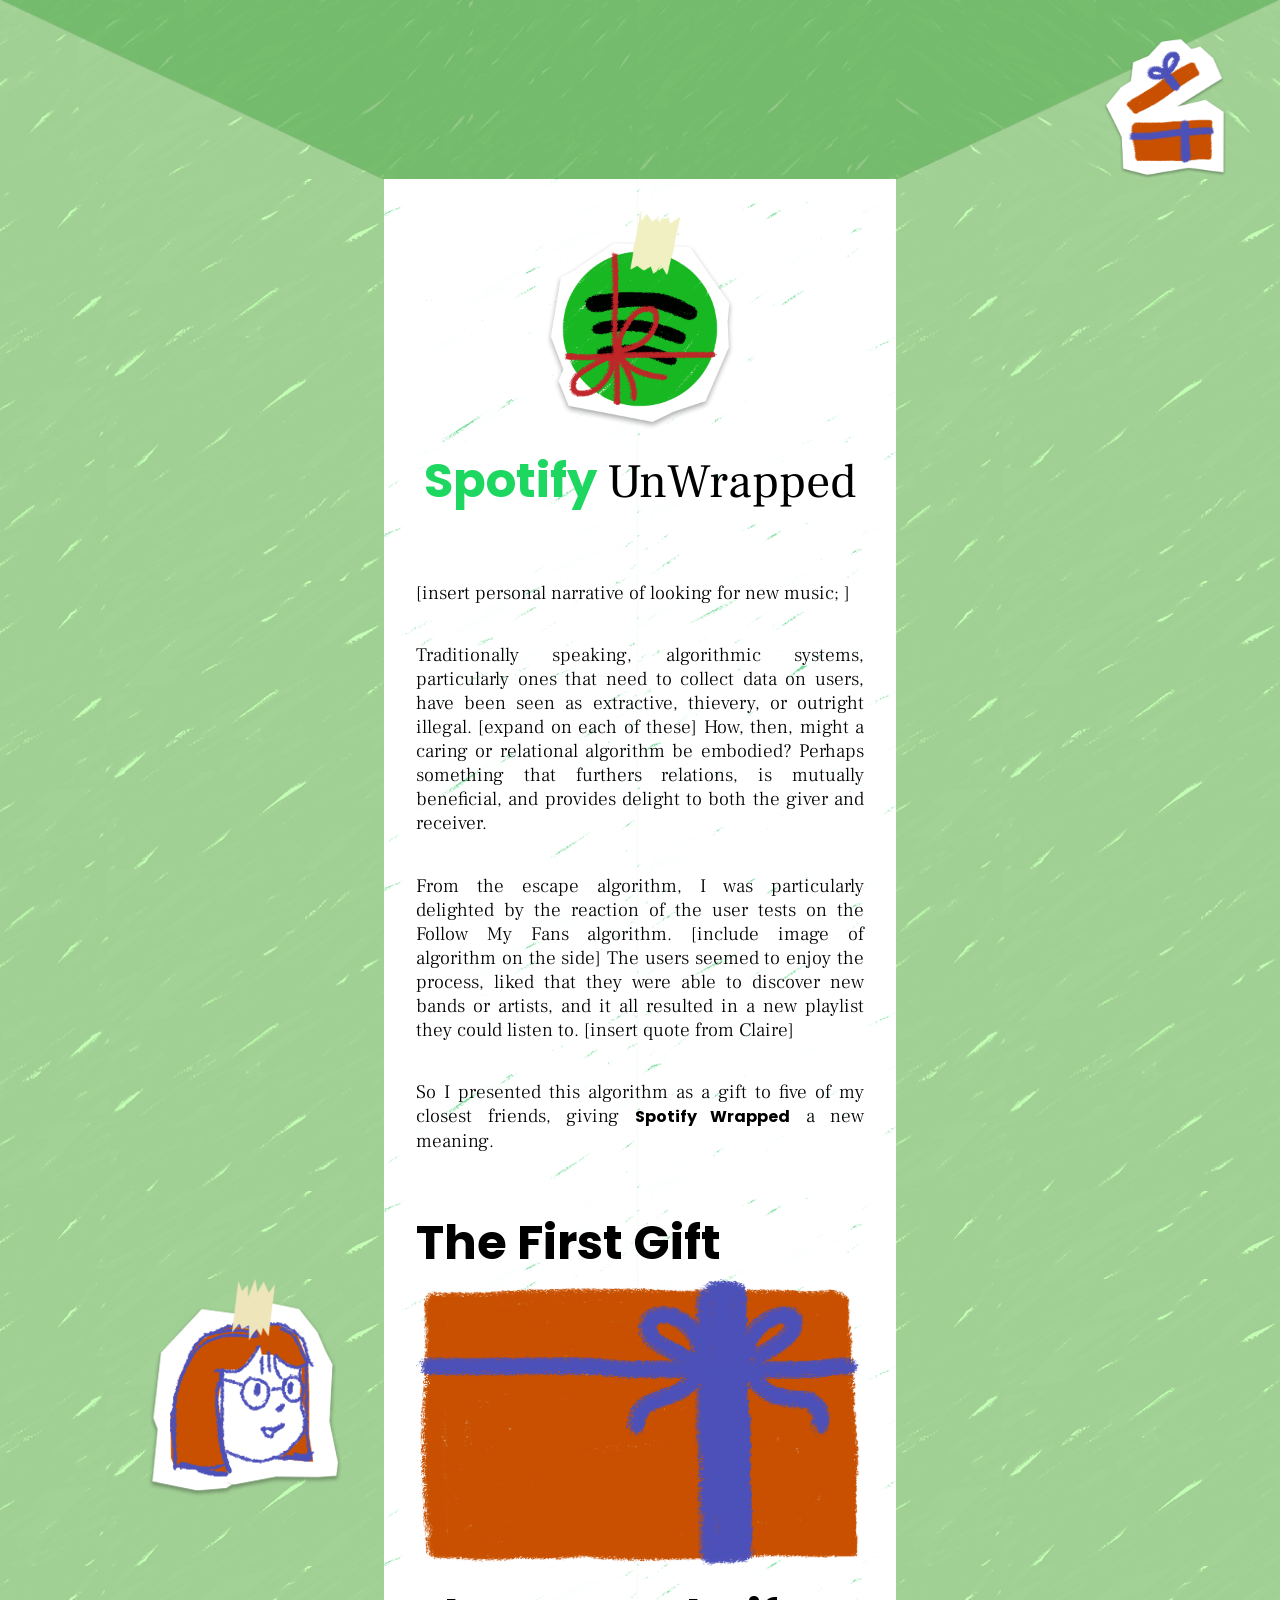
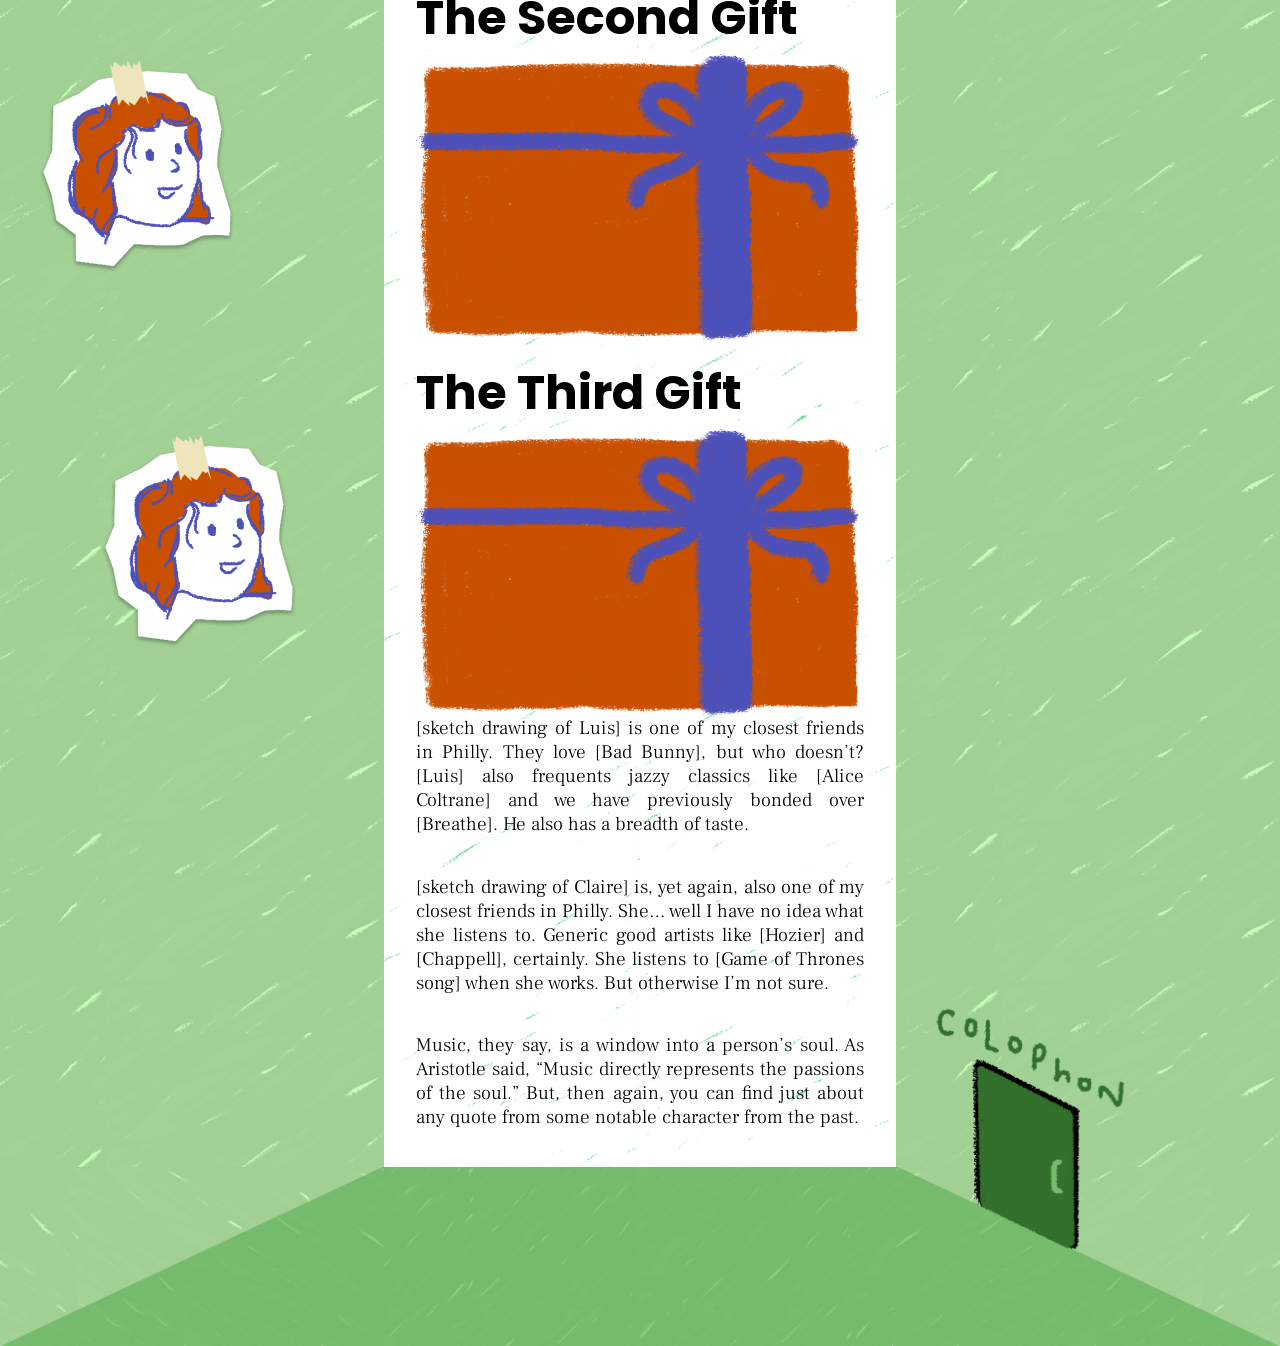
==== colophon.html @ 04e08dd2 "saving progress added colophon interactive, added gifts, added re-wrap!" ====
<html>

<head>
    <title>Spotify UnWrapped</title>
    <link rel="stylesheet" href="style.css" />

    <link rel="apple-touch-icon" sizes="180x180" href="icon/apple-touch-icon.png" />
    <link rel="icon" type="image/png" sizes="32x32" href="icon/favicon-32x32.png" />
    <link rel="icon" type="image/png" sizes="16x16" href="icon/favicon-16x16.png" />
    <link rel="manifest" href="icon/site.webmanifest" />
    <meta charset="UTF-8" />
    <meta name="author" content="Daniel Noh" />
    <meta name="viewport" content="width=device-width, initial-scale=1.0" />
</head>



<body>
    <header>
        <div class="row">
            <div class="edge-col-top">
                <img src="img/top-left.png" draggable="false" />
            </div>
            <div class="center-col-top">
                <img src="img/top-mid.png" draggable="false" />
            </div>
            <div class="edge-col-top">
                <img src="img/top-right.png" draggable="false" />
            </div>
        </div>
        <button class="refresh-butt" onClick="window.location.reload();" role="rewrap"></button>
    </header>

    <main>
        <!-- TOP OF PAGE -->
        <div class="row" id="title">
            <div class="edge-col"></div>
            <div class="center-col">
                <div class="icon">
                    <img src="img/icon-page.png" draggable="false" />
                </div>
                <div class="title">
                    <h1><span style="color: #1ed761;">Spotify</span> <span style="font-family: Frank Ruhl
                    Libre;font-weight:400">UnWrapped</span></h1>
                </div>
            </div>
            <div class="edge-col"></div>
        </div>

        <!-- INTRODUCTION -->
        <div class="row">
            <div class="edge-col">

            </div>
            <div class="center-col">
                <p>
                    [insert personal narrative of looking for new music; ]
                </p>
                <p>
                    Traditionally speaking, algorithmic systems, particularly ones that need to collect data on users,
                    have been seen as extractive, thievery, or outright illegal. [expand on each of these] How, then,
                    might a caring or relational algorithm be embodied? Perhaps something that furthers relations, is
                    mutually beneficial, and provides delight to both the giver and receiver.
                </p>
                <p>
                    From the escape algorithm, I was particularly delighted by the reaction of the user tests on the
                    Follow My Fans algorithm. [include image of algorithm on the side] The users seemed to enjoy the
                    process, liked that they were able to discover new bands or artists, and it all resulted in a new
                    playlist they could listen to. [insert quote from Claire]
                </p>
                <p>
                    So I presented this algorithm as a gift to five of my closest friends, giving <b>Spotify Wrapped</b>
                    a new meaning.
                </p>
            </div>
            <div class="edge-col"></div>
        </div>


        <!-- FIRST GIFT TO J -->
        <div class="row">
            <div class="edge-col"></div>
            <div class="center-col">
                <h1>The First Gift</h1>
            </div>
            <div class="edge-col"></div>
        </div>

        <div class="row">
            <div class="edge-col">
                <img class="inline-portrait" src="img/j-sketch-white.png">
            </div>
            <div class="center-col">
                <div class="gift-container" id="giftContainer">
                    <img src="img/gift-box.png" class="gift" id="giftBox" alt="Gift Box">
                    <div class="giftText" id="giftText">
                        <p>
                            [J] is one of my longest friends. We went to high school together, but only really became
                            close once we went our separate ways in college. She lives in New York, but I often visit
                            for major holidays (e.g., Christmas, Thanksgiving) or to take advantage of her journalistic
                            privileges through press tickets to Broadway shows. We listen to <b>A Charlie Brown
                                Thanksgiving</b>, every Thanksgiving. She loves Charlie Brown, arguably, too much. She
                            also loves various show tunes, such as <b>Sunday in the Park with George</b>, a Sondheim
                            classic. These are quite literally the only things we have listened to together in over a
                            decade of friendship.
                        </p>
                    </div>
                </div>

            </div>
            <div class="edge-col">
                <iframe class="spotify-embed" data-testid="embed-iframe" style="border-radius:12px"
                    src="https://open.spotify.com/embed/track/5JcfYR59V1GNU0KXCjgpJU?utm_source=generator" width="100%"
                    height="100" frameBorder="0" allowfullscreen="" allow="autoplay; clipboard-write; encrypted-media;
                fullscreen; picture-in-picture" loading="lazy"></iframe>

                <iframe class="spotify-embed" data-testid="embed-iframe" style="border-radius:12px"
                    src="https://open.spotify.com/embed/track/3hczeRM7uXxzSv42p3d29U?utm_source=generator" width="100%"
                    height="100" frameBorder="0" allowfullscreen="" allow="autoplay; clipboard-write; encrypted-media;
                fullscreen; picture-in-picture" loading="lazy"></iframe>
            </div>
        </div>

        <!-- SECOND GIFT TO R -->
        <div class="row">
            <div class="edge-col"></div>
            <div class="center-col">
                <h1>The Second Gift</h1>
            </div>
            <div class="edge-col"></div>
        </div>

        <div class="row">
            <div class="edge-col">
                <img style="margin-right: 7rem" class="inline-portrait" src="img/k-sketch-white.png">
            </div>
            <div class="center-col">
                <div class="gift-container" id="giftContainer">
                    <img src="img/gift-box.png" class="gift" id="giftBox" alt="Gift Box">
                    <div class="giftText" id="giftText">
                        <p>
                            [R] is also a dear friend from college. We have been roommates, on and off, for around 5
                            years. is more of a classic rock kind of guy. Songs by <b>Daryl Hall & John Oates</b> or
                            <b></b>… but also the occasional [Mitski]? They both love [Flamingo?]. I hate that.
                        </p>
                    </div>
                </div>
            </div>
            <div class="edge-col">
                <iframe data-testid="embed-iframe" style="border-radius:12px"
                    src="https://open.spotify.com/embed/track/0WbMK4wrZ1wFSty9F7FCgu?utm_source=generator" width="100%"
                    height="100" frameBorder="0" allowfullscreen="" allow="autoplay; clipboard-write; encrypted-media;
                fullscreen; picture-in-picture" loading="lazy"></iframe>
                <iframe data-testid="embed-iframe" style="border-radius:12px"
                    src="https://open.spotify.com/embed/track/5FJtLMs3dkq0K28v69lbRb?utm_source=generator" width="100%"
                    height="100" frameBorder="0" allowfullscreen="" allow="autoplay; clipboard-write; encrypted-media;
                fullscreen; picture-in-picture" loading="lazy"></iframe>
            </div>
        </div>

        <!-- THIRD GIFT TO K -->
        <div class="row">
            <div class="edge-col"></div>
            <div class="center-col">
                <h1>The Third Gift</h1>
            </div>
            <div class="edge-col"></div>
        </div>

        <div class="row">
            <div class="edge-col">
                <img style="margin-right: 3rem" class="inline-portrait" src="img/k-sketch-white.png">
            </div>
            <div class="center-col">
                <div class="gift-container" id="giftContainer">
                    <img src="img/gift-box.png" class="gift" id="giftBox" alt="Gift Box">
                    <div class="giftText" id="giftText">
                        <p>
                            [K] is a dear friend from college where we studied architecture together, eventually living
                            together in Boston. We don't quite remember how we got close to each other, but the mutual
                            trauma of being in studio together into the wee hours definitely helped. We listen to all
                            sorts of music together, having been to a music festival together with one of the most
                            <i>elite</i> line-ups: Hozier, Chappell Roan, Megan Thee Stallion, The Killers, Lovejoy,
                            Royel Otis. The latter two make a comeback later in this essay, keep an eye out. I know that
                            [K] listens to a variety, from <b>Chappell Roan</b> to <b>Yaeji</b> to Sweater Weather. She
                            always has a lookout for new music... this list is <i>certainly</i> outdated.
                        </p>
                    </div>
                </div>
            </div>
            <div class="edge-col">
                <iframe data-testid="embed-iframe" style="border-radius:12px"
                    src="https://open.spotify.com/embed/track/0WbMK4wrZ1wFSty9F7FCgu?utm_source=generator" width="100%"
                    height="100" frameBorder="0" allowfullscreen="" allow="autoplay; clipboard-write; encrypted-media;
                fullscreen; picture-in-picture" loading="lazy"></iframe>
                <iframe data-testid="embed-iframe" style="border-radius:12px"
                    src="https://open.spotify.com/embed/track/5FJtLMs3dkq0K28v69lbRb?utm_source=generator" width="100%"
                    height="100" frameBorder="0" allowfullscreen="" allow="autoplay; clipboard-write; encrypted-media;
                fullscreen; picture-in-picture" loading="lazy"></iframe>
            </div>
        </div>


        <!-- FOURTH GIFT TO L -->
        <div class="row">
            <div class="edge-col"></div>
            <div class="center-col">
                <p>
                    [sketch drawing of Luis] is one of my closest friends in Philly. They love [Bad Bunny], but who
                    doesn’t? [Luis] also frequents jazzy classics like [Alice Coltrane] and we have previously bonded
                    over [Breathe]. He also has a breadth of taste.
                </p>
            </div>
            <div class="edge-col"></div>
        </div>

        <!-- FIFTH GIFT TO C -->
        <div class="row">
            <div class="edge-col"></div>
            <div class="center-col">
                <p>
                    [sketch drawing of Claire] is, yet again, also one of my closest friends in Philly. She… well I have
                    no idea what she listens to. Generic good artists like [Hozier] and [Chappell], certainly. She
                    listens to [Game of Thrones song] when she works. But otherwise I’m not sure.
                </p>
            </div>
            <div class="edge-col"></div>
        </div>

        <!-- SIXTH GIFT TO ME! -->

        <!-- CONCLUSION -->
        <div class="row">
            <div class="edge-col"></div>
            <div class="center-col">
                <p>
                    Music, they say, is a window into a person’s soul. As Aristotle said, “Music directly represents the
                    passions of the soul.” But, then again, you can find just about any quote from some notable
                    character from the past.
                </p>
            </div>
            <div class="edge-col"></div>
        </div>

        <div class="row">
            <div class="edge-col"></div>
            <div class="center-col"></div>
            <div class="edge-col"></div>
        </div>

        <!-- <div class="row">
        <div class="edge-col"></div>
        <div class="center-col"></div>
        <div class="edge-col"></div>
    </div> -->

    </main>
    <footer>
        <div class="row">
            <div class="edge-col-top">
                <img src="img/bottom-left.png" draggable="false" />
            </div>
            <div class="center-col-top">
                <img src="img/top-mid.png" draggable="false" />
            </div>
            <div class="edge-col-top">
                <a href="colophon.html" target="_blank">
                    <div class="colophon-door"></div>
                </a>
                <img src="img/bottom-right.png" draggable="false" />

            </div>
        </div>


    </footer>

    <script>
        const gifts = document.querySelectorAll(".gift");

        gifts.forEach(gift => {
            gift.addEventListener("mouseenter", () => {
                gift.src = "img/gift-box-unwrap.png";
            });

            gift.addEventListener("mouseleave", () => {
                gift.src = "img/gift-box.png";
            });
        });

        const containers = document.querySelectorAll(".gift-container");

        containers.forEach(container => {
            const gift = container.querySelector(".gift");
            const message = container.querySelector(".giftText");

            gift.addEventListener("click", () => {
                gift.style.display = "none";
                message.classList.add("open");
            });
        });


        // gift.addEventListener("mouseenter", () => {
        //     gift.src = "img/gift-box-unwrap.png";
        // });

        // gift.addEventListener("mouseleave", () => {
        //     gift.src = "img/gift-box.png";
        // });
    </script>
</body>

</html>
---- style.css ----
@import url("https://fonts.googleapis.com/css2?family=Frank+Ruhl+Libre:wght@300..900&family=Poppins:ital,wght@0,400;0,700;1,400;1,700&display=swap");

:root {
  --spotify: #73dc99;
}

* {
  margin: 0;
  padding: 0;
  box-sizing: border-box;
}

html,
body {
  background: var(--spotify);
  background-image: url("img/background-white.png");
  background-repeat: repeat;
  min-width: 1200px;
  height: 100%;
  overscroll-behavior: none;
}

h1 {
  font-family: "Poppins", sans-serif;
  font-weight: 700;
  font-size: 3em;
  font-style: normal;
  margin-top: 1rem;
}

button {
  background: none;
  border: none;
}

p {
  font-family: "Frank Ruhl Libre", serif;
  font-optical-sizing: auto;
  font-weight: 300;
  font-style: normal;
  font-size: 1.2rem;
  text-align: justify;
  margin-bottom: 2em;
}

p b {
  font-family: "Poppins", sans-serif;
  font-size: 1rem;
  font-weight: 700;
}

.gift-container {
  position: relative;
  width: 100%;
  overflow: hidden;
}

.gift {
  width: 100%;
  cursor: pointer;
  display: block;
}

.gift-container img:hover {
  transform: rotate(1deg);
}

.giftText {
  max-height: 0;
  overflow: hidden;
  background: #f5f5f5;
}

.giftText.open {
  overflow: visible;
  background: none;
  max-height: 100%;
}

.gift img {
  width: 100%;
  height: 100%;
}

.spotify-embed {
  margin-top: auto;
  margin-bottom: auto;
  margin: auto;
}

.row {
  display: flex;
  width: 100%;
}

.center-col {
  position: relative;
  padding-right: 2em;
  padding-left: 2em;
  width: 40%;
}

.colophon-door {
  background-image: url("img/colophon.png");
  background-size: contain;
  background-repeat: no-repeat;
  position: absolute;
  width: 300px;
  height: 300px;
  right: 9rem;
  bottom: 3rem;
  z-index: 99;
}

.colophon-door:hover {
  background-image: url("img/colophon-open.png");
}

.colophon-door img {
  width: 100%;
}

.refresh-butt {
  background-image: url("img/refresh-butt.png");
  background-size: contain;
  background-repeat: no-repeat;
  position: fixed;
  width: 150px;
  height: 150px;
  top: 2rem;
  right: 2rem;
  z-index: 99;
}

.refresh-butt:hover {
  background-image: url("img/refresh-butt-close.png");
}

.edge-col {
  background-image: url("img/side-background-green.png");
  background-repeat: repeat;

  position: relative;
  padding-right: 2em;
  padding-left: 2em;
  width: 30%;
}

.inline-portrait {
  display: block;
  height: 220px;
  /* float: left; */
  margin-left: auto;
}

.edge-col-top {
  -webkit-user-select: none; /* Safari */
  -ms-user-select: none; /* IE 10+ */
  user-select: none;
  position: relative;
  width: 30%;
}

.center-col-top {
  -webkit-user-select: none; /* Safari */
  -ms-user-select: none; /* IE 10+ */
  user-select: none;
  position: relative;
  width: 40%;
}

.edge-col-top img {
  height: 100%;
  width: 100%;
}

.center-col-top img {
  height: 100%;
  width: 100%;
}

.icon {
  margin-top: 2em;
  margin-bottom: 0;
  display: flex;
  position: relative;
  align-items: center;
  justify-content: center;
}

.title {
  margin: auto;
  display: flex;
  position: relative;
  text-align: center;
  align-items: center;
  justify-content: center;
  margin-bottom: 4em;
}

.icon img {
  display: flex;
  width: 200px;
}
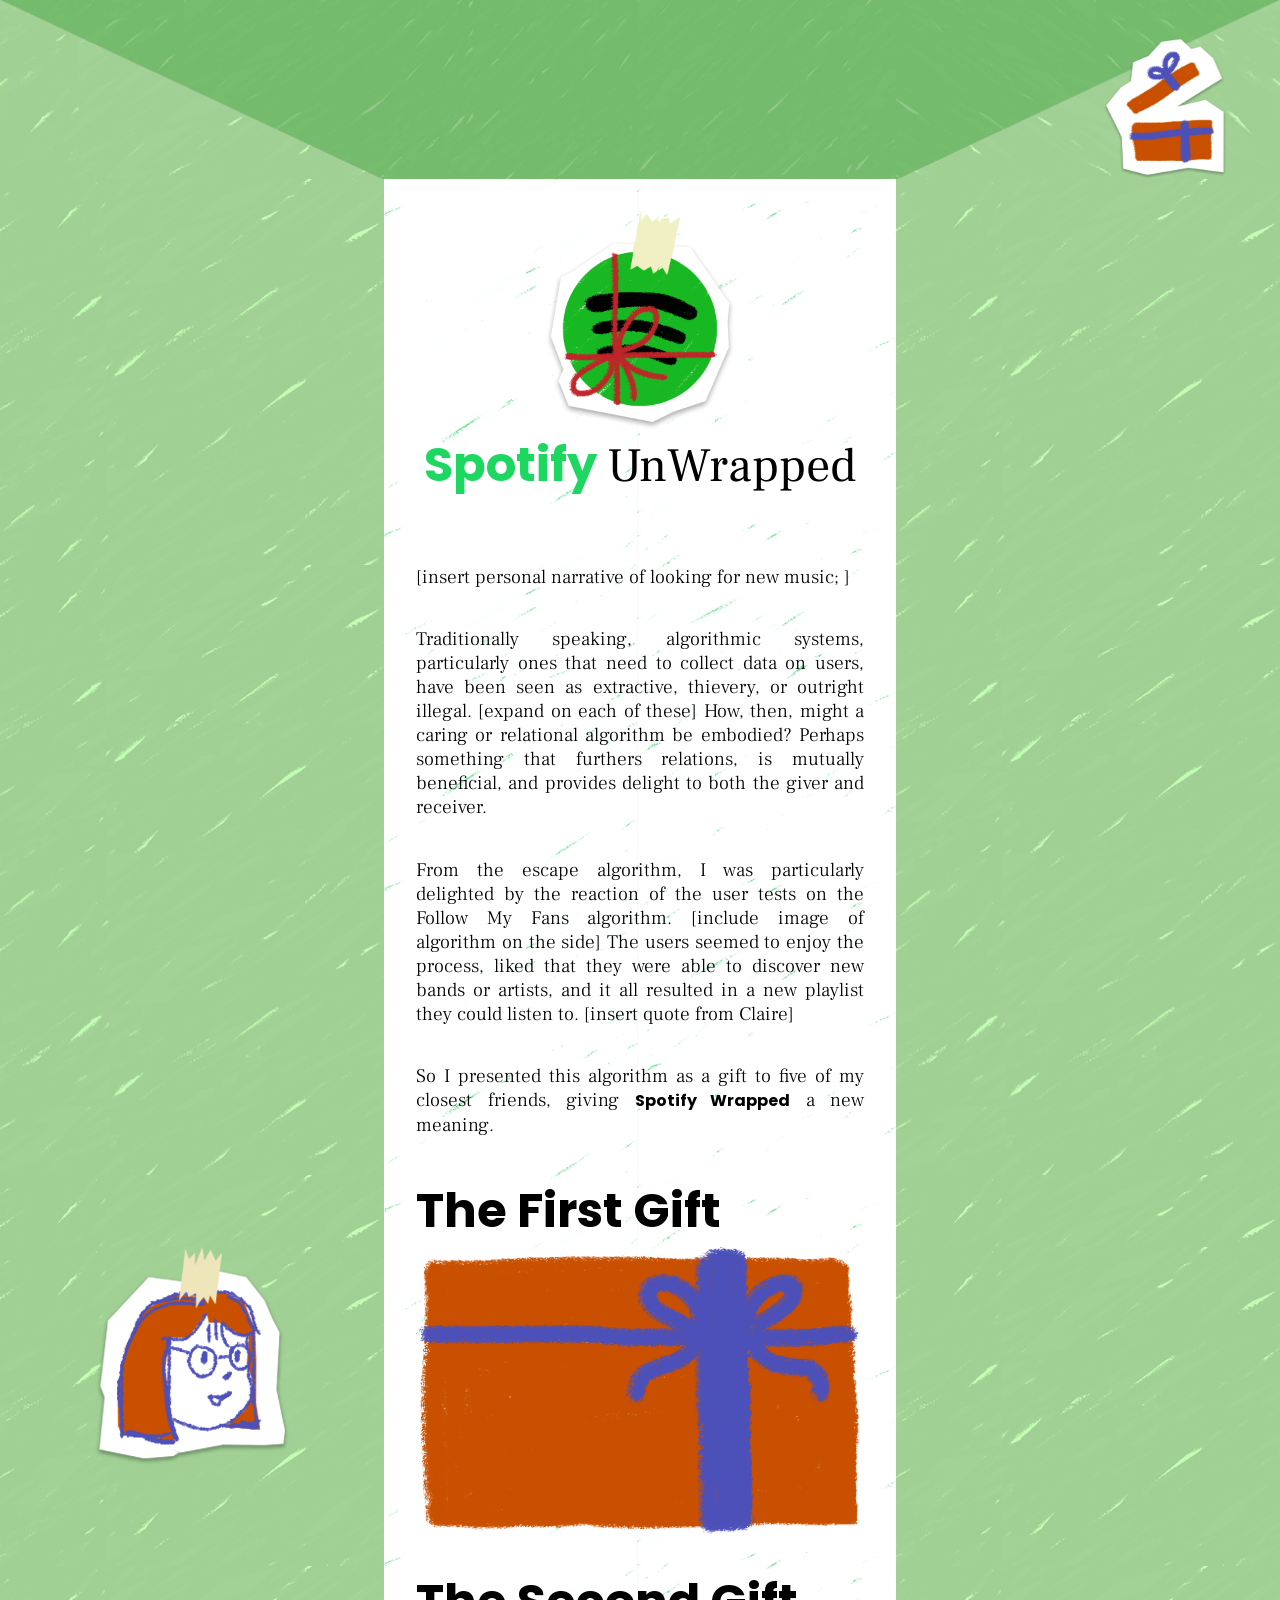
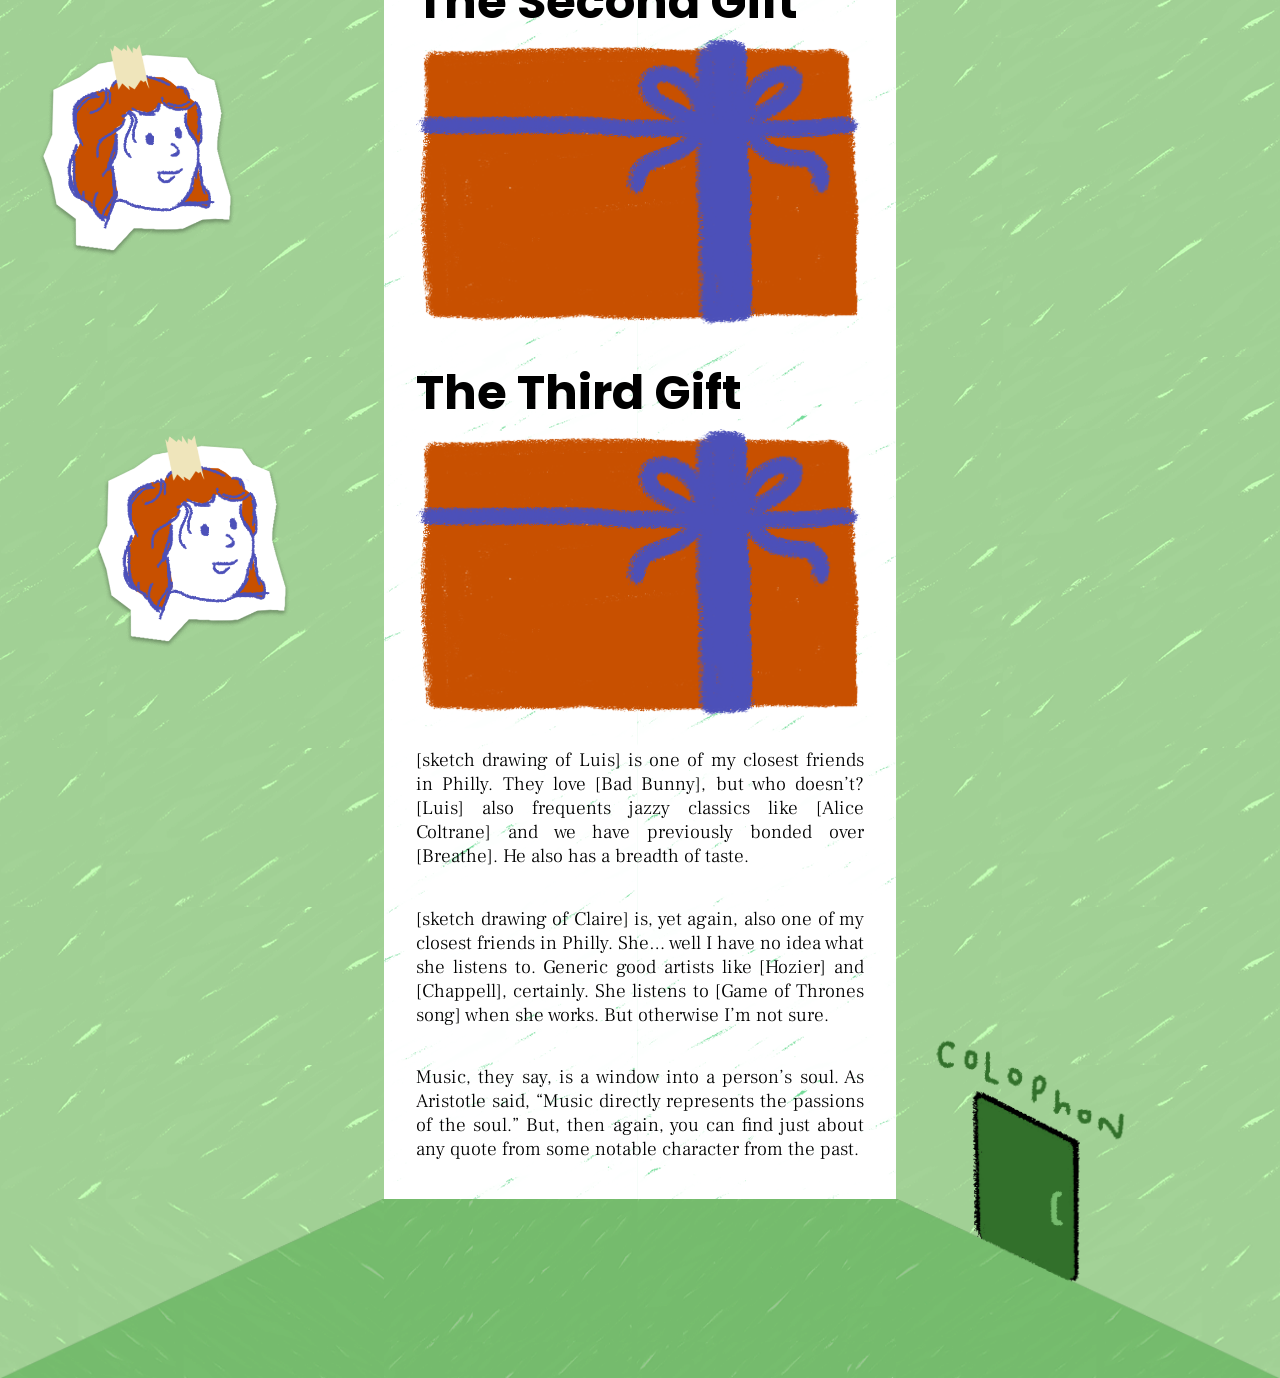
==== commit e4517d3b: "time for a break..." ====
--- a/colophon.html
+++ b/colophon.html
@@ -169,7 +169,7 @@
 
         <div class="row">
             <div class="edge-col">
-                <img style="margin-right: 3rem" class="inline-portrait" src="img/k-sketch-white.png">
+                <img class="inline-portrait" src="img/k-sketch-white.png">
             </div>
             <div class="center-col">
                 <div class="gift-container" id="giftContainer">
--- a/style.css
+++ b/style.css
@@ -25,7 +25,6 @@
   font-weight: 700;
   font-size: 3em;
   font-style: normal;
-  margin-top: 1rem;
 }
 
 button {
@@ -53,6 +52,7 @@
   position: relative;
   width: 100%;
   overflow: hidden;
+  margin-bottom: 2rem;
 }
 
 .gift {
@@ -61,7 +61,7 @@
   display: block;
 }
 
-.gift-container img:hover {
+.gift-container img.gift:hover {
   transform: rotate(1deg);
 }
 
@@ -136,6 +136,26 @@
   background-image: url("img/refresh-butt-close.png");
 }
 
+.draggable {
+  z-index: 99;
+}
+
+.draggable:hover {
+  transform: rotate(1deg);
+  cursor: grab;
+  cursor: -moz-grab;
+  cursor: -webkit-grab;
+  z-index: 99;
+}
+
+.draggable:active {
+  transform: scale(105%);
+  cursor: grabbing;
+  cursor: -moz-grabbing;
+  cursor: -webkit-grabbing;
+  z-index: 99;
+}
+
 .edge-col {
   background-image: url("img/side-background-green.png");
   background-repeat: repeat;
@@ -146,11 +166,17 @@
   width: 30%;
 }
 
+.sticker-portrait {
+  display: block;
+  margin: auto;
+  height: 300px;
+}
+
 .inline-portrait {
   display: block;
   height: 220px;
-  /* float: left; */
-  margin-left: auto;
+  margin: auto;
+  margin-bottom: 1rem;
 }
 
 .edge-col-top {
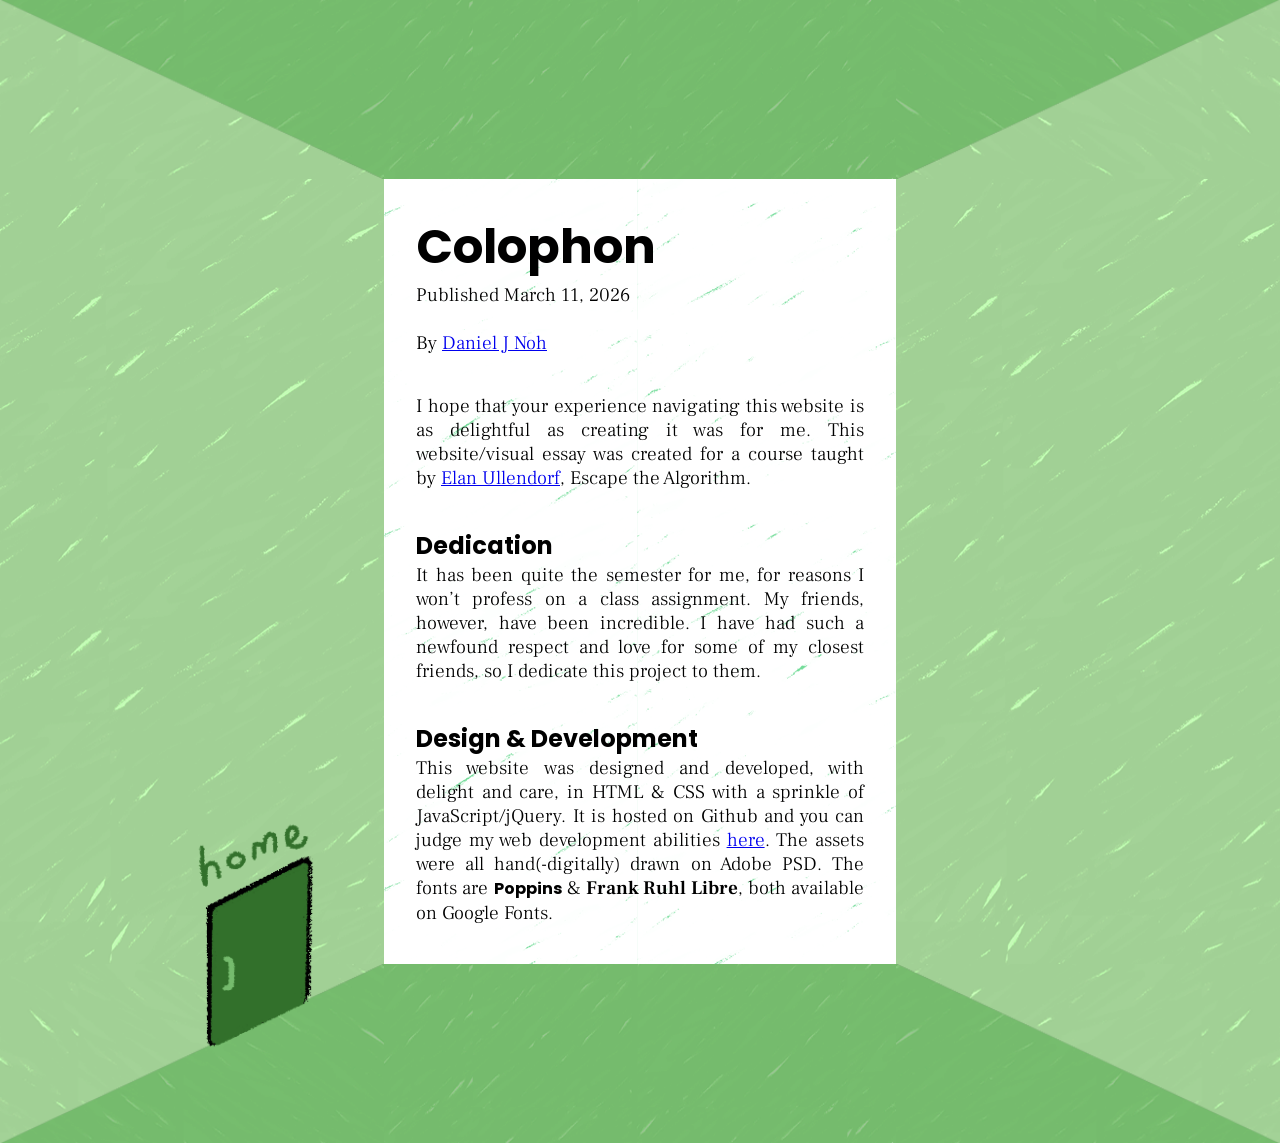
==== commit c2a8558d: "publish colophon" ====
--- a/colophon.html
+++ b/colophon.html
@@ -1,9 +1,8 @@
 <html>
 
 <head>
-    <title>Spotify UnWrapped</title>
+    <title>Spotify UnWrapped | Colophon</title>
     <link rel="stylesheet" href="style.css" />
-
     <link rel="apple-touch-icon" sizes="180x180" href="icon/apple-touch-icon.png" />
     <link rel="icon" type="image/png" sizes="32x32" href="icon/favicon-32x32.png" />
     <link rel="icon" type="image/png" sizes="16x16" href="icon/favicon-16x16.png" />
@@ -28,215 +27,40 @@
                 <img src="img/top-right.png" draggable="false" />
             </div>
         </div>
-        <button class="refresh-butt" onClick="window.location.reload();" role="rewrap"></button>
     </header>
 
     <main>
-        <!-- TOP OF PAGE -->
-        <div class="row" id="title">
-            <div class="edge-col"></div>
-            <div class="center-col">
-                <div class="icon">
-                    <img src="img/icon-page.png" draggable="false" />
-                </div>
-                <div class="title">
-                    <h1><span style="color: #1ed761;">Spotify</span> <span style="font-family: Frank Ruhl
-                    Libre;font-weight:400">UnWrapped</span></h1>
-                </div>
-            </div>
-            <div class="edge-col"></div>
-        </div>
-
-        <!-- INTRODUCTION -->
+        <!-- COLOPHON -->
         <div class="row">
             <div class="edge-col">
 
             </div>
             <div class="center-col">
+                <h1 style="margin-top:2rem">Colophon</h1>
                 <p>
-                    [insert personal narrative of looking for new music; ]
+                    Published March 11, 2026
+                    <br><br>
+                    By <a href="https://www.danieljnoh.com/" target="_blank">Daniel J Noh</a>
                 </p>
                 <p>
-                    Traditionally speaking, algorithmic systems, particularly ones that need to collect data on users,
-                    have been seen as extractive, thievery, or outright illegal. [expand on each of these] How, then,
-                    might a caring or relational algorithm be embodied? Perhaps something that furthers relations, is
-                    mutually beneficial, and provides delight to both the giver and receiver.
+                    I hope that your experience navigating this website is as delightful as creating it was for me.
+                    This website/visual essay was created for a course taught by <a href="https://elan.place/">Elan
+                        Ullendorf</a>, Escape the Algorithm.
                 </p>
+                <h2>Dedication</h2>
                 <p>
-                    From the escape algorithm, I was particularly delighted by the reaction of the user tests on the
-                    Follow My Fans algorithm. [include image of algorithm on the side] The users seemed to enjoy the
-                    process, liked that they were able to discover new bands or artists, and it all resulted in a new
-                    playlist they could listen to. [insert quote from Claire]
+                    It has been quite the semester for me, for reasons I won’t profess on a class assignment. My
+                    friends, however, have been incredible. I have had such a newfound respect and love for some of my
+                    closest friends, so I dedicate this project to them.
                 </p>
+                <h2>Design & Development</h2>
                 <p>
-                    So I presented this algorithm as a gift to five of my closest friends, giving <b>Spotify Wrapped</b>
-                    a new meaning.
-                </p>
-            </div>
-            <div class="edge-col"></div>
-        </div>
-
-
-        <!-- FIRST GIFT TO J -->
-        <div class="row">
-            <div class="edge-col"></div>
-            <div class="center-col">
-                <h1>The First Gift</h1>
-            </div>
-            <div class="edge-col"></div>
-        </div>
-
-        <div class="row">
-            <div class="edge-col">
-                <img class="inline-portrait" src="img/j-sketch-white.png">
-            </div>
-            <div class="center-col">
-                <div class="gift-container" id="giftContainer">
-                    <img src="img/gift-box.png" class="gift" id="giftBox" alt="Gift Box">
-                    <div class="giftText" id="giftText">
-                        <p>
-                            [J] is one of my longest friends. We went to high school together, but only really became
-                            close once we went our separate ways in college. She lives in New York, but I often visit
-                            for major holidays (e.g., Christmas, Thanksgiving) or to take advantage of her journalistic
-                            privileges through press tickets to Broadway shows. We listen to <b>A Charlie Brown
-                                Thanksgiving</b>, every Thanksgiving. She loves Charlie Brown, arguably, too much. She
-                            also loves various show tunes, such as <b>Sunday in the Park with George</b>, a Sondheim
-                            classic. These are quite literally the only things we have listened to together in over a
-                            decade of friendship.
-                        </p>
-                    </div>
-                </div>
-
-            </div>
-            <div class="edge-col">
-                <iframe class="spotify-embed" data-testid="embed-iframe" style="border-radius:12px"
-                    src="https://open.spotify.com/embed/track/5JcfYR59V1GNU0KXCjgpJU?utm_source=generator" width="100%"
-                    height="100" frameBorder="0" allowfullscreen="" allow="autoplay; clipboard-write; encrypted-media;
-                fullscreen; picture-in-picture" loading="lazy"></iframe>
-
-                <iframe class="spotify-embed" data-testid="embed-iframe" style="border-radius:12px"
-                    src="https://open.spotify.com/embed/track/3hczeRM7uXxzSv42p3d29U?utm_source=generator" width="100%"
-                    height="100" frameBorder="0" allowfullscreen="" allow="autoplay; clipboard-write; encrypted-media;
-                fullscreen; picture-in-picture" loading="lazy"></iframe>
-            </div>
-        </div>
-
-        <!-- SECOND GIFT TO R -->
-        <div class="row">
-            <div class="edge-col"></div>
-            <div class="center-col">
-                <h1>The Second Gift</h1>
-            </div>
-            <div class="edge-col"></div>
-        </div>
-
-        <div class="row">
-            <div class="edge-col">
-                <img style="margin-right: 7rem" class="inline-portrait" src="img/k-sketch-white.png">
-            </div>
-            <div class="center-col">
-                <div class="gift-container" id="giftContainer">
-                    <img src="img/gift-box.png" class="gift" id="giftBox" alt="Gift Box">
-                    <div class="giftText" id="giftText">
-                        <p>
-                            [R] is also a dear friend from college. We have been roommates, on and off, for around 5
-                            years. is more of a classic rock kind of guy. Songs by <b>Daryl Hall & John Oates</b> or
-                            <b></b>… but also the occasional [Mitski]? They both love [Flamingo?]. I hate that.
-                        </p>
-                    </div>
-                </div>
-            </div>
-            <div class="edge-col">
-                <iframe data-testid="embed-iframe" style="border-radius:12px"
-                    src="https://open.spotify.com/embed/track/0WbMK4wrZ1wFSty9F7FCgu?utm_source=generator" width="100%"
-                    height="100" frameBorder="0" allowfullscreen="" allow="autoplay; clipboard-write; encrypted-media;
-                fullscreen; picture-in-picture" loading="lazy"></iframe>
-                <iframe data-testid="embed-iframe" style="border-radius:12px"
-                    src="https://open.spotify.com/embed/track/5FJtLMs3dkq0K28v69lbRb?utm_source=generator" width="100%"
-                    height="100" frameBorder="0" allowfullscreen="" allow="autoplay; clipboard-write; encrypted-media;
-                fullscreen; picture-in-picture" loading="lazy"></iframe>
-            </div>
-        </div>
-
-        <!-- THIRD GIFT TO K -->
-        <div class="row">
-            <div class="edge-col"></div>
-            <div class="center-col">
-                <h1>The Third Gift</h1>
-            </div>
-            <div class="edge-col"></div>
-        </div>
-
-        <div class="row">
-            <div class="edge-col">
-                <img class="inline-portrait" src="img/k-sketch-white.png">
-            </div>
-            <div class="center-col">
-                <div class="gift-container" id="giftContainer">
-                    <img src="img/gift-box.png" class="gift" id="giftBox" alt="Gift Box">
-                    <div class="giftText" id="giftText">
-                        <p>
-                            [K] is a dear friend from college where we studied architecture together, eventually living
-                            together in Boston. We don't quite remember how we got close to each other, but the mutual
-                            trauma of being in studio together into the wee hours definitely helped. We listen to all
-                            sorts of music together, having been to a music festival together with one of the most
-                            <i>elite</i> line-ups: Hozier, Chappell Roan, Megan Thee Stallion, The Killers, Lovejoy,
-                            Royel Otis. The latter two make a comeback later in this essay, keep an eye out. I know that
-                            [K] listens to a variety, from <b>Chappell Roan</b> to <b>Yaeji</b> to Sweater Weather. She
-                            always has a lookout for new music... this list is <i>certainly</i> outdated.
-                        </p>
-                    </div>
-                </div>
-            </div>
-            <div class="edge-col">
-                <iframe data-testid="embed-iframe" style="border-radius:12px"
-                    src="https://open.spotify.com/embed/track/0WbMK4wrZ1wFSty9F7FCgu?utm_source=generator" width="100%"
-                    height="100" frameBorder="0" allowfullscreen="" allow="autoplay; clipboard-write; encrypted-media;
-                fullscreen; picture-in-picture" loading="lazy"></iframe>
-                <iframe data-testid="embed-iframe" style="border-radius:12px"
-                    src="https://open.spotify.com/embed/track/5FJtLMs3dkq0K28v69lbRb?utm_source=generator" width="100%"
-                    height="100" frameBorder="0" allowfullscreen="" allow="autoplay; clipboard-write; encrypted-media;
-                fullscreen; picture-in-picture" loading="lazy"></iframe>
-            </div>
-        </div>
-
-
-        <!-- FOURTH GIFT TO L -->
-        <div class="row">
-            <div class="edge-col"></div>
-            <div class="center-col">
-                <p>
-                    [sketch drawing of Luis] is one of my closest friends in Philly. They love [Bad Bunny], but who
-                    doesn’t? [Luis] also frequents jazzy classics like [Alice Coltrane] and we have previously bonded
-                    over [Breathe]. He also has a breadth of taste.
-                </p>
-            </div>
-            <div class="edge-col"></div>
-        </div>
-
-        <!-- FIFTH GIFT TO C -->
-        <div class="row">
-            <div class="edge-col"></div>
-            <div class="center-col">
-                <p>
-                    [sketch drawing of Claire] is, yet again, also one of my closest friends in Philly. She… well I have
-                    no idea what she listens to. Generic good artists like [Hozier] and [Chappell], certainly. She
-                    listens to [Game of Thrones song] when she works. But otherwise I’m not sure.
-                </p>
-            </div>
-            <div class="edge-col"></div>
-        </div>
-
-        <!-- SIXTH GIFT TO ME! -->
-
-        <!-- CONCLUSION -->
-        <div class="row">
-            <div class="edge-col"></div>
-            <div class="center-col">
-                <p>
-                    Music, they say, is a window into a person’s soul. As Aristotle said, “Music directly represents the
-                    passions of the soul.” But, then again, you can find just about any quote from some notable
-                    character from the past.
+                    This website was designed and developed, with delight and care, in HTML & CSS with a sprinkle of
+                    JavaScript/jQuery. It is hosted on Github and you can judge my web development abilities <a
+                        href="https://github.com/Daninoh/spotify-unwrapped" target="_blank">here</a>. The assets were
+                    all hand(-digitally) drawn on Adobe PSD. The fonts are <span
+                        style="font-family:Poppins;font-size:1rem;font-weight:700">Poppins</span> & <span
+                        style="font-weight: 600">Frank Ruhl Libre</span>, both available on Google Fonts.
                 </p>
             </div>
             <div class="edge-col"></div>
@@ -258,15 +82,16 @@
     <footer>
         <div class="row">
             <div class="edge-col-top">
+                <a href="/">
+                    <div class="home-door"></div>
+                </a>
                 <img src="img/bottom-left.png" draggable="false" />
             </div>
             <div class="center-col-top">
                 <img src="img/top-mid.png" draggable="false" />
             </div>
             <div class="edge-col-top">
-                <a href="colophon.html" target="_blank">
-                    <div class="colophon-door"></div>
-                </a>
+
                 <img src="img/bottom-right.png" draggable="false" />
 
             </div>
--- a/style.css
+++ b/style.css
@@ -24,6 +24,12 @@
   font-family: "Poppins", sans-serif;
   font-weight: 700;
   font-size: 3em;
+  font-style: normal;
+}
+
+h2 {
+  font-family: "Poppins", sans-serif;
+  font-weight: 700;
   font-style: normal;
 }
 
@@ -120,6 +126,26 @@
   width: 100%;
 }
 
+.home-door {
+  background-image: url("img/home.png");
+  background-size: contain;
+  background-repeat: no-repeat;
+  position: absolute;
+  width: 300px;
+  height: 300px;
+  left: 8rem;
+  bottom: 3rem;
+  z-index: 99;
+}
+
+.home-door:hover {
+  background-image: url("img/home-open.png");
+}
+
+.home-door img {
+  width: 100%;
+}
+
 .refresh-butt {
   background-image: url("img/refresh-butt.png");
   background-size: contain;
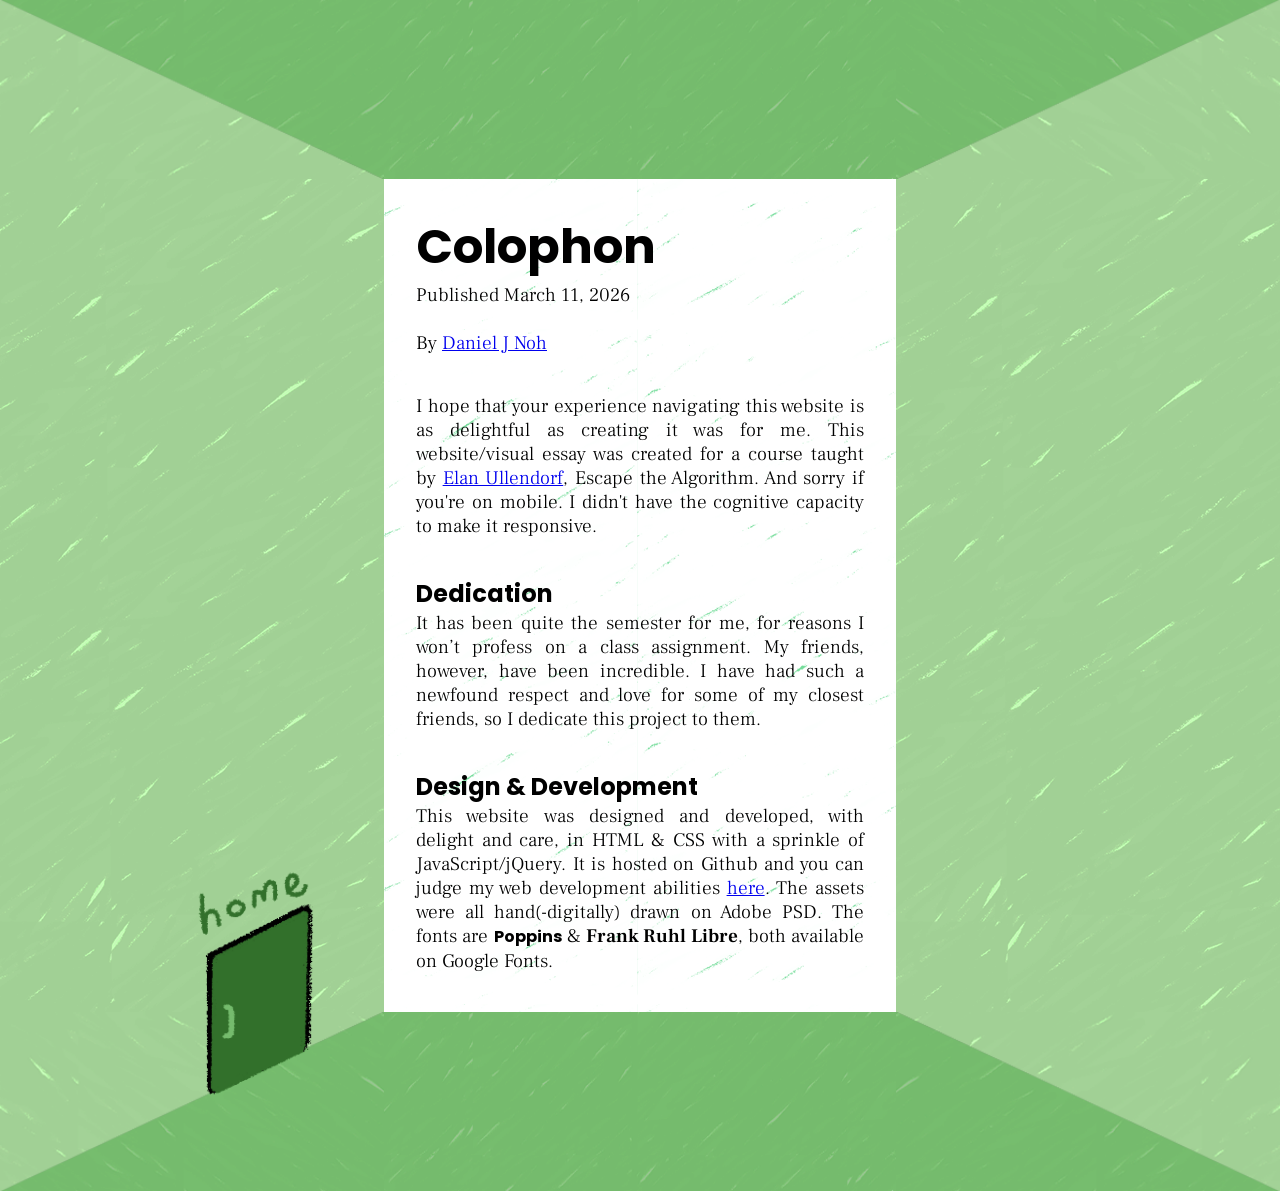
==== commit 08d6e0a5: "apologies for mobile users" ====
--- a/colophon.html
+++ b/colophon.html
@@ -45,7 +45,8 @@
                 <p>
                     I hope that your experience navigating this website is as delightful as creating it was for me.
                     This website/visual essay was created for a course taught by <a href="https://elan.place/">Elan
-                        Ullendorf</a>, Escape the Algorithm.
+                        Ullendorf</a>, Escape the Algorithm. And sorry if you're on mobile. I didn't have the cognitive
+                    capacity to make it responsive.
                 </p>
                 <h2>Dedication</h2>
                 <p>
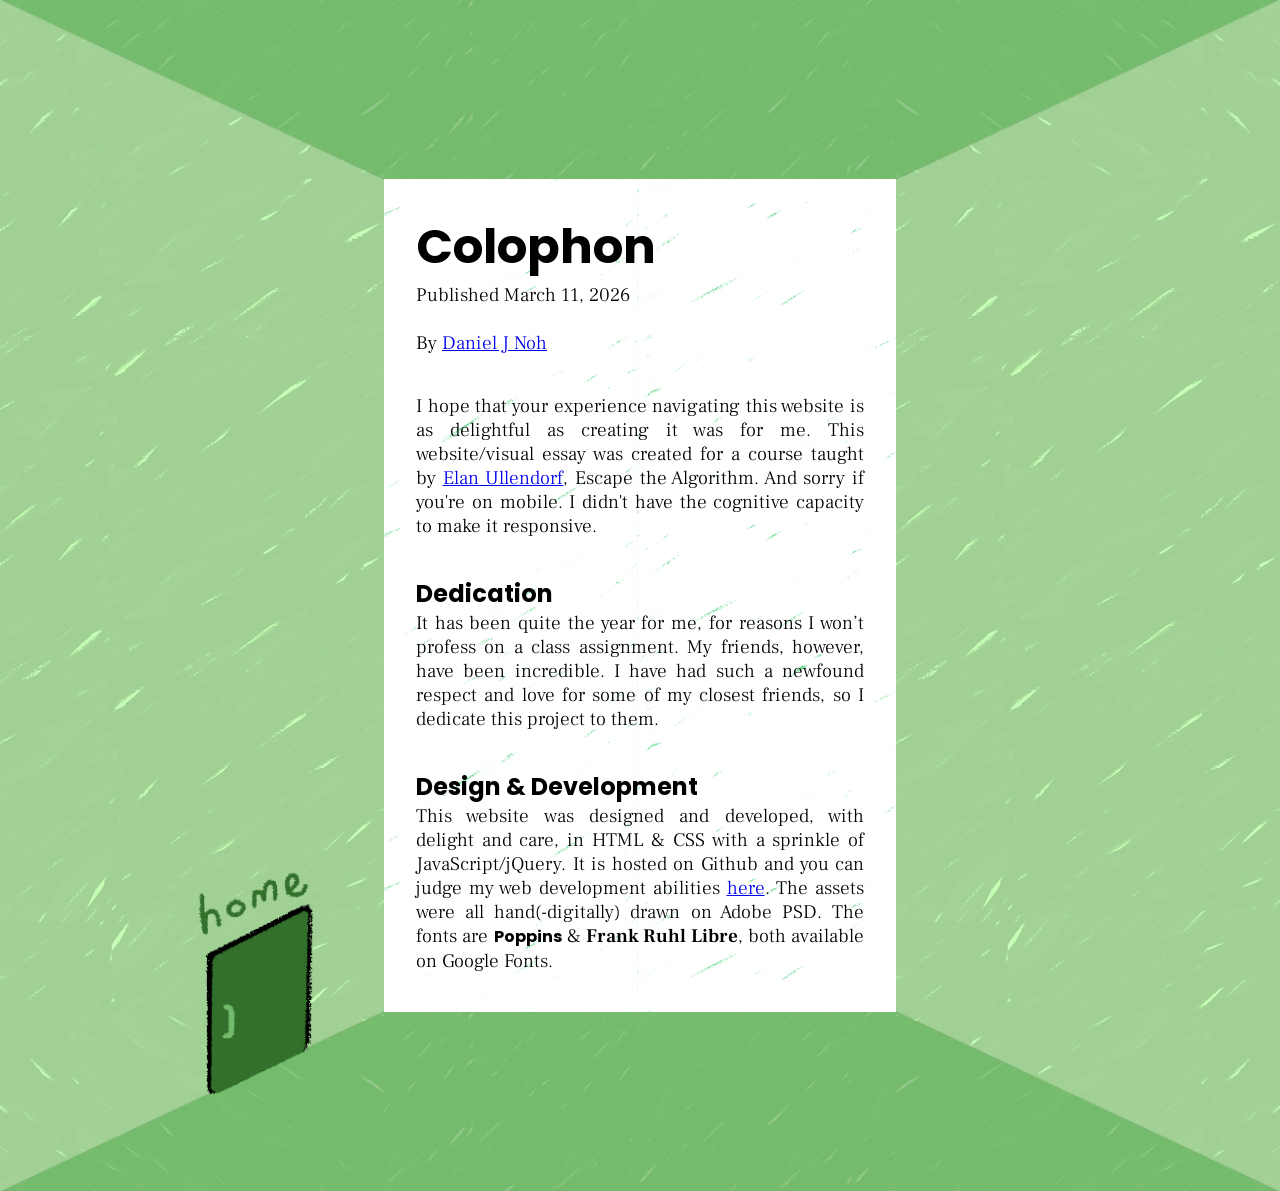
==== commit 02d9a96b: "update colophon" ====
--- a/colophon.html
+++ b/colophon.html
@@ -44,22 +44,23 @@
                 </p>
                 <p>
                     I hope that your experience navigating this website is as delightful as creating it was for me.
-                    This website/visual essay was created for a course taught by <a href="https://elan.place/">Elan
-                        Ullendorf</a>, Escape the Algorithm. And sorry if you're on mobile. I didn't have the cognitive
-                    capacity to make it responsive.
+                    This website/visual essay was created for a course taught by <a href="https://elan.place/"
+                        target="_blank">Elan Ullendorf</a>, Escape the Algorithm. And sorry if you're on mobile. I
+                    didn't have the cognitive capacity to make it responsive.
                 </p>
                 <h2>Dedication</h2>
                 <p>
-                    It has been quite the semester for me, for reasons I won’t profess on a class assignment. My
-                    friends, however, have been incredible. I have had such a newfound respect and love for some of my
-                    closest friends, so I dedicate this project to them.
+                    It has been quite the year for me, for reasons I won’t profess on a class assignment. My friends,
+                    however, have been incredible. I have had such a newfound respect and love for some of my closest
+                    friends, so I dedicate this project to them.
                 </p>
                 <h2>Design & Development</h2>
                 <p>
                     This website was designed and developed, with delight and care, in HTML & CSS with a sprinkle of
                     JavaScript/jQuery. It is hosted on Github and you can judge my web development abilities <a
                         href="https://github.com/Daninoh/spotify-unwrapped" target="_blank">here</a>. The assets were
-                    all hand(-digitally) drawn on Adobe PSD. The fonts are <span
+                    all
+                    hand(-digitally) drawn on Adobe PSD. The fonts are <span
                         style="font-family:Poppins;font-size:1rem;font-weight:700">Poppins</span> & <span
                         style="font-weight: 600">Frank Ruhl Libre</span>, both available on Google Fonts.
                 </p>
@@ -83,7 +84,7 @@
     <footer>
         <div class="row">
             <div class="edge-col-top">
-                <a href="/">
+                <a href="/spotify-unwrapped">
                     <div class="home-door"></div>
                 </a>
                 <img src="img/bottom-left.png" draggable="false" />
@@ -97,44 +98,7 @@
 
             </div>
         </div>
-
-
     </footer>
-
-    <script>
-        const gifts = document.querySelectorAll(".gift");
-
-        gifts.forEach(gift => {
-            gift.addEventListener("mouseenter", () => {
-                gift.src = "img/gift-box-unwrap.png";
-            });
-
-            gift.addEventListener("mouseleave", () => {
-                gift.src = "img/gift-box.png";
-            });
-        });
-
-        const containers = document.querySelectorAll(".gift-container");
-
-        containers.forEach(container => {
-            const gift = container.querySelector(".gift");
-            const message = container.querySelector(".giftText");
-
-            gift.addEventListener("click", () => {
-                gift.style.display = "none";
-                message.classList.add("open");
-            });
-        });
-
-
-        // gift.addEventListener("mouseenter", () => {
-        //     gift.src = "img/gift-box-unwrap.png";
-        // });
-
-        // gift.addEventListener("mouseleave", () => {
-        //     gift.src = "img/gift-box.png";
-        // });
-    </script>
 </body>
 
 </html>
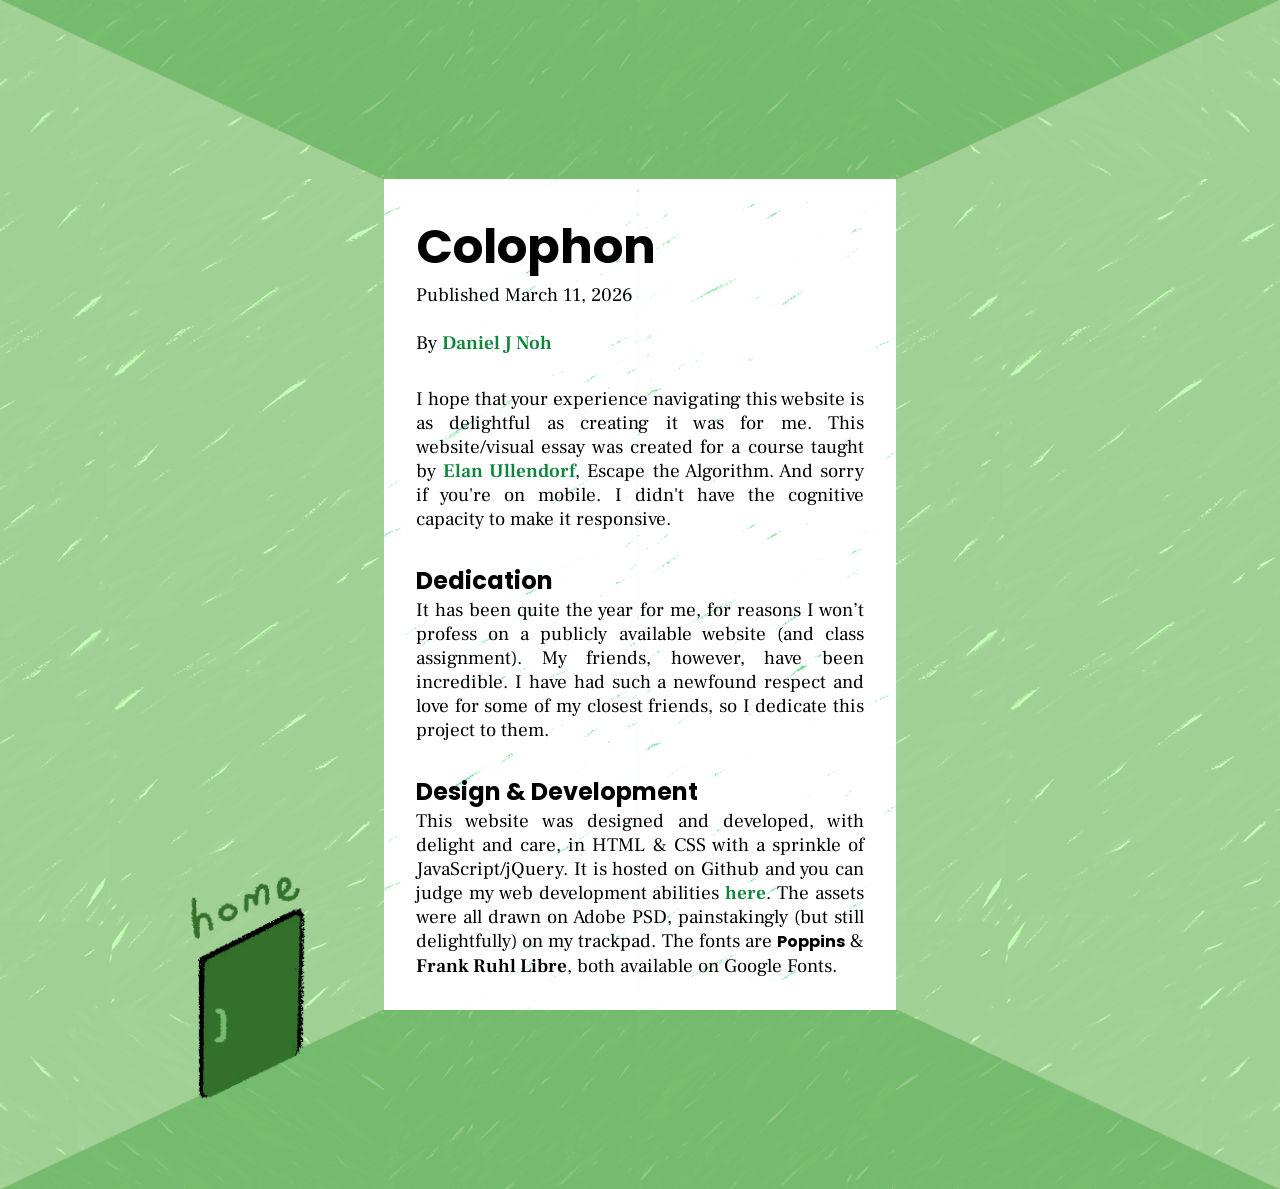
==== commit c82b49c5: "quick update" ====
--- a/colophon.html
+++ b/colophon.html
@@ -50,18 +50,17 @@
                 </p>
                 <h2>Dedication</h2>
                 <p>
-                    It has been quite the year for me, for reasons I won’t profess on a class assignment. My friends,
-                    however, have been incredible. I have had such a newfound respect and love for some of my closest
-                    friends, so I dedicate this project to them.
+                    It has been quite the year for me, for reasons I won’t profess on a publicly available website (and
+                    class assignment). My friends, however, have been incredible. I have had such a newfound respect and
+                    love for some of my closest friends, so I dedicate this project to them.
                 </p>
                 <h2>Design & Development</h2>
                 <p>
                     This website was designed and developed, with delight and care, in HTML & CSS with a sprinkle of
                     JavaScript/jQuery. It is hosted on Github and you can judge my web development abilities <a
                         href="https://github.com/Daninoh/spotify-unwrapped" target="_blank">here</a>. The assets were
-                    all
-                    hand(-digitally) drawn on Adobe PSD. The fonts are <span
-                        style="font-family:Poppins;font-size:1rem;font-weight:700">Poppins</span> & <span
+                    all drawn on Adobe PSD, painstakingly (but still delightfully) on my trackpad. The
+                    fonts are <span style="font-family:Poppins;font-size:1rem;font-weight:700">Poppins</span> & <span
                         style="font-weight: 600">Frank Ruhl Libre</span>, both available on Google Fonts.
                 </p>
             </div>
--- a/style.css
+++ b/style.css
@@ -1,7 +1,9 @@
 @import url("https://fonts.googleapis.com/css2?family=Frank+Ruhl+Libre:wght@300..900&family=Poppins:ital,wght@0,400;0,700;1,400;1,700&display=swap");
 
 :root {
-  --spotify: #73dc99;
+  --spotify: #1ed761;
+  --light: #73dc99;
+  --spotify-dark: #0e853a;
 }
 
 * {
@@ -10,9 +12,19 @@
   box-sizing: border-box;
 }
 
+a {
+  color: var(--spotify-dark);
+  font-weight: 600;
+  text-decoration: none;
+}
+
+a:hover {
+  color: var(--light);
+}
+
 html,
 body {
-  background: var(--spotify);
+  background: var(--light);
   background-image: url("img/background-white.png");
   background-repeat: repeat;
   min-width: 1200px;
@@ -33,19 +45,24 @@
   font-style: normal;
 }
 
+iframe {
+  margin: auto;
+}
+
 button {
   background: none;
   border: none;
 }
 
 p {
+  position: relative;
   font-family: "Frank Ruhl Libre", serif;
   font-optical-sizing: auto;
-  font-weight: 300;
+  font-weight: 400;
   font-style: normal;
   font-size: 1.2rem;
   text-align: justify;
-  margin-bottom: 2em;
+  margin-bottom: 2rem;
 }
 
 p b {
@@ -54,6 +71,10 @@
   font-weight: 700;
 }
 
+.inline-spotify {
+  margin-bottom: 2rem;
+}
+
 .gift-container {
   position: relative;
   width: 100%;
@@ -86,12 +107,6 @@
 .gift img {
   width: 100%;
   height: 100%;
-}
-
-.spotify-embed {
-  margin-top: auto;
-  margin-bottom: auto;
-  margin: auto;
 }
 
 .row {
@@ -113,9 +128,9 @@
   position: absolute;
   width: 300px;
   height: 300px;
-  right: 9rem;
-  bottom: 3rem;
-  z-index: 99;
+  right: 120px;
+  bottom: 34px;
+  z-index: 98;
 }
 
 .colophon-door:hover {
@@ -133,9 +148,9 @@
   position: absolute;
   width: 300px;
   height: 300px;
-  left: 8rem;
-  bottom: 3rem;
-  z-index: 99;
+  left: 120px;
+  bottom: 42px;
+  z-index: 98;
 }
 
 .home-door:hover {
@@ -144,6 +159,33 @@
 
 .home-door img {
   width: 100%;
+}
+
+.tooltip {
+  position: relative;
+  display: inline-block;
+  cursor: pointer;
+}
+
+.tooltiptext {
+  font-family: "Poppins";
+  visibility: hidden;
+  width: 130px;
+  background-color: black;
+  color: var(--spotify);
+  font-size: 1rem;
+  text-align: center;
+  border-radius: 6px;
+  padding: 5px 0;
+  position: absolute;
+  z-index: 1;
+  bottom: 80%;
+  /* left: 65%; */
+  margin-left: -65px;
+}
+
+.tooltip:hover .tooltiptext {
+  visibility: visible;
 }
 
 .refresh-butt {
@@ -163,7 +205,7 @@
 }
 
 .draggable {
-  z-index: 99;
+  z-index: 98;
 }
 
 .draggable:hover {
@@ -171,7 +213,7 @@
   cursor: grab;
   cursor: -moz-grab;
   cursor: -webkit-grab;
-  z-index: 99;
+  z-index: 98;
 }
 
 .draggable:active {
@@ -179,7 +221,27 @@
   cursor: grabbing;
   cursor: -moz-grabbing;
   cursor: -webkit-grabbing;
-  z-index: 99;
+  z-index: 98;
+}
+
+.before-img {
+  margin-bottom: 0;
+}
+
+.inline-img {
+  width: 100%;
+  margin-top: 1rem;
+  margin-bottom: 1rem;
+}
+
+.row-img {
+  display: flex;
+}
+
+.row-img img {
+  display: block;
+  width: 20%;
+  height: auto;
 }
 
 .edge-col {
@@ -190,6 +252,10 @@
   padding-right: 2em;
   padding-left: 2em;
   width: 30%;
+
+  -webkit-user-select: none; /* Safari */
+  -ms-user-select: none; /* IE 10+ */
+  user-select: none;
 }
 
 .sticker-portrait {
@@ -223,12 +289,23 @@
 
 .edge-col-top img {
   height: 100%;
+  display: block;
   width: 100%;
 }
 
 .center-col-top img {
   height: 100%;
-  width: 100%;
+  display: block;
+  width: 100%;
+}
+
+@media screen and (max-width: 1200px) {
+  .edge-col-top img {
+    height: 169px;
+  }
+  .center-col-top img {
+    height: 169px;
+  }
 }
 
 .icon {
